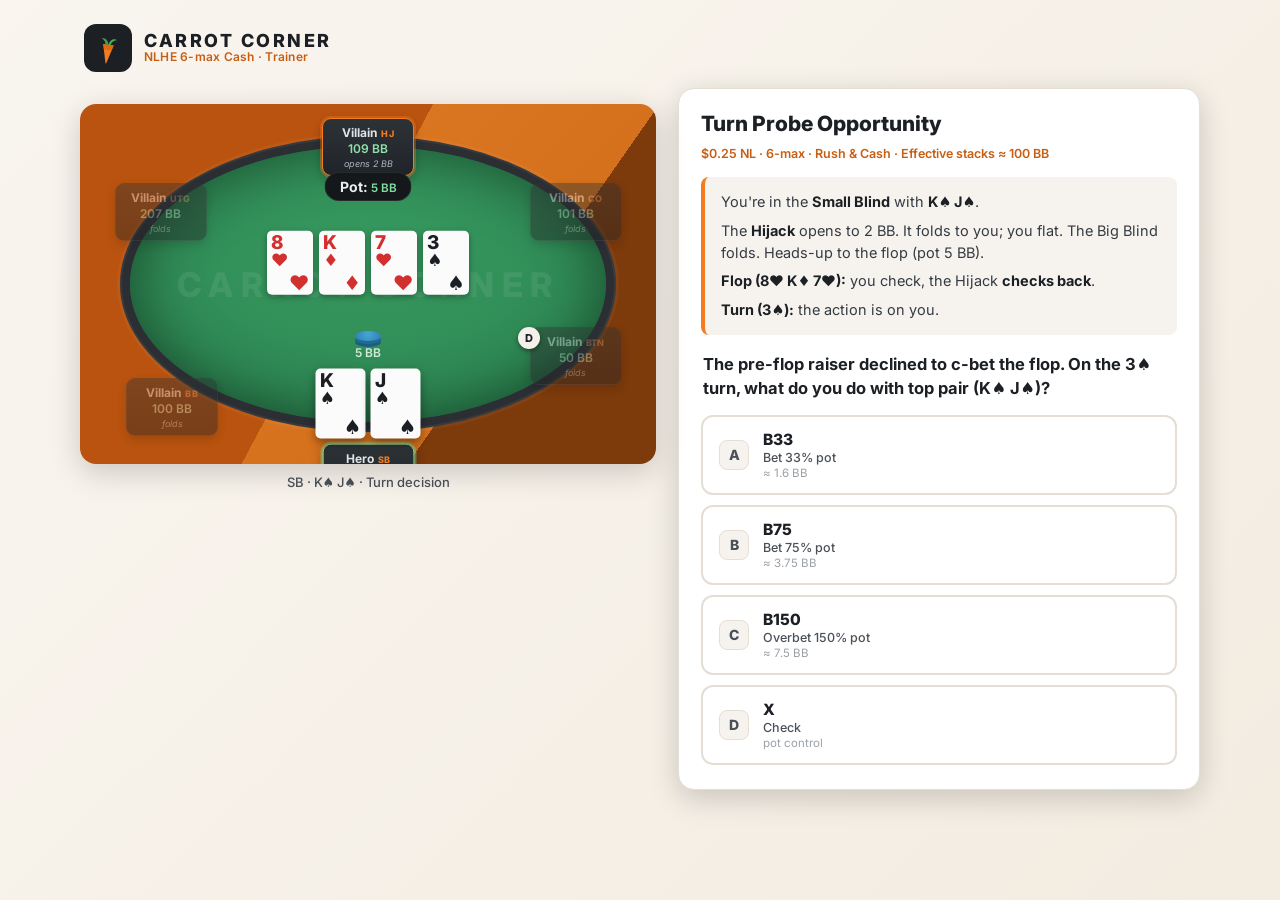
==== index.html @ e5fefd4a "Initial commit: Carrot Corner Trainer POC Data-driven NLHE 6-max MCQ poker trainer for carrotcorner." ====
<!DOCTYPE html>
<html lang="en">
<head>
  <meta charset="UTF-8" />
  <meta name="viewport" content="width=device-width, initial-scale=1.0" />
  <title>Carrot Corner Trainer</title>
  <link rel="preconnect" href="https://fonts.googleapis.com" />
  <link rel="preconnect" href="https://fonts.gstatic.com" crossorigin />
  <link href="https://fonts.googleapis.com/css2?family=Inter:wght@400;500;600;700;800&display=swap" rel="stylesheet" />
  <link rel="stylesheet" href="styles.css" />
</head>
<body>
  <div class="app">
    <header class="brand">
      <div class="brand__logo" aria-hidden="true">
        <!-- simple carrot mark -->
        <svg viewBox="0 0 64 64" width="34" height="34">
          <g transform="rotate(8 32 32)">
            <path d="M22 26 L42 26 L33 60 Q32 63 31 60 Z" fill="#F47C20"/>
            <path d="M22 26 L42 26 L39 36 L25 36 Z" fill="#E2680F"/>
            <path d="M32 26 C30 16 22 14 18 16 C24 18 26 22 26 26 Z" fill="#3FA34D"/>
            <path d="M32 26 C34 14 42 12 47 15 C40 16 37 21 36 26 Z" fill="#4CAF50"/>
          </g>
        </svg>
      </div>
      <div class="brand__text">
        <span class="brand__name">CARROT CORNER</span>
        <span class="brand__tag">NLHE 6-max Cash · Trainer</span>
      </div>
    </header>

    <main class="layout">
      <!-- The visual "spot" -->
      <section class="spot" aria-label="Poker spot">
        <div class="table" id="table"></div>
        <div class="spot__caption" id="caption"></div>
      </section>

      <!-- The quiz -->
      <section class="quiz">
        <div class="quiz__head">
          <h1 class="quiz__title" id="title"></h1>
          <p class="quiz__stakes" id="stakes"></p>
        </div>

        <div class="action" id="description"></div>

        <p class="question" id="question"></p>

        <div class="options" id="options"></div>

        <div class="legend" id="legend" hidden>
          <span class="legend__item"><i class="dot s-best"></i>Best</span>
          <span class="legend__item"><i class="dot s-good"></i>Good</span>
          <span class="legend__item"><i class="dot s-okay"></i>OK</span>
          <span class="legend__item"><i class="dot s-mistake"></i>Mistake</span>
          <span class="legend__item"><i class="dot s-horrible"></i>Blunder</span>
          <span class="legend__item"><i class="gto-chip">GTO&nbsp;✅</i>In theory</span>
        </div>

        <div class="feedback" id="feedback" hidden>
          <div class="feedback__author">
            <span class="feedback__avatar">PC</span>
            <span class="feedback__name" id="author"></span>
            <span class="feedback__role">Coach feedback</span>
          </div>
          <p class="feedback__text" id="feedbackText"></p>
          <button class="btn-reset" id="reset">Try again</button>
        </div>
      </section>
    </main>
  </div>

  <script src="spots.js"></script>
  <script src="app.js"></script>
</body>
</html>
---- styles.css ----
/* ============================================================================
 * Carrot Corner Trainer — styles
 * ==========================================================================*/

:root {
  --carrot:       #F47C20;
  --carrot-dark:  #C75E12;
  --carrot-deep:  #8f3f0c;

  --felt:         #2f8a55;
  --felt-dark:    #1c5e3a;
  --rail:         #3a3f44;
  --rail-light:   #565c63;

  --ink:          #1c2025;
  --ink-soft:     #4a5159;
  --paper:        #ffffff;
  --paper-2:      #f6f3ee;
  --line:         #e4ded4;

  --card-red:     #d22f2f;
  --card-dark:    #1b1f24;

  /* answer scoring */
  --s-best:       #157f33;
  --s-good:       #5cb85c;
  --s-okay:       #e7b008;
  --s-mistake:    #e8771e;
  --s-horrible:   #cc2b2b;

  --shadow:       0 8px 30px rgba(0,0,0,.18);
  --radius:       16px;
}

* { box-sizing: border-box; }

html, body {
  margin: 0;
  padding: 0;
  font-family: "Inter", system-ui, -apple-system, Segoe UI, Roboto, sans-serif;
  color: var(--ink);
  background:
    linear-gradient(135deg, #f9f5ef 0%, #f3ece1 100%);
  min-height: 100vh;
}

.app {
  max-width: 1160px;
  margin: 0 auto;
  padding: 18px 20px 48px;
}

/* ---- Brand header -------------------------------------------------------- */
.brand {
  display: flex;
  align-items: center;
  gap: 12px;
  padding: 6px 4px 16px;
}
.brand__logo {
  display: grid;
  place-items: center;
  width: 48px; height: 48px;
  background: var(--ink);
  border-radius: 12px;
}
.brand__text { display: flex; flex-direction: column; line-height: 1.05; }
.brand__name {
  font-weight: 800; letter-spacing: .14em; font-size: 18px; color: var(--ink);
}
.brand__tag { font-size: 12px; color: var(--carrot-dark); font-weight: 600; letter-spacing: .02em; }

/* ---- Layout -------------------------------------------------------------- */
.layout {
  display: grid;
  grid-template-columns: minmax(0, 1.05fr) minmax(0, 0.95fr);
  gap: 22px;
  align-items: start;
}
@media (max-width: 920px) {
  .layout { grid-template-columns: 1fr; }
}
@media (min-width: 921px) {
  .spot { position: sticky; top: 16px; }
}

/* ============================================================================
 * The poker table (CSS recreation of the Carrot Corner felt)
 * ==========================================================================*/
.spot { position: relative; }

.table {
  position: relative;
  aspect-ratio: 16 / 10;
  border-radius: var(--radius);
  overflow: hidden;
  box-shadow: var(--shadow);
  /* angular orange background panels */
  background:
    linear-gradient(118deg, #b9530f 0%, #b9530f 46%, transparent 46%),
    linear-gradient(305deg, #7d3a0b 0%, #7d3a0b 30%, transparent 30%),
    linear-gradient(135deg, #e07c25 0%, #cf6a18 100%);
}

/* felt oval */
.felt {
  position: absolute;
  inset: 9% 7%;
  border-radius: 50% / 50%;
  background:
    radial-gradient(120% 120% at 50% 38%, #379a5f 0%, var(--felt) 42%, var(--felt-dark) 100%);
  border: 10px solid #2b2f33;
  box-shadow:
    inset 0 0 60px rgba(0,0,0,.45),
    0 0 0 3px rgba(255,255,255,.04);
}
.felt::after { /* subtle rail highlight */
  content: "";
  position: absolute; inset: -10px;
  border-radius: inherit;
  border: 2px solid rgba(255,255,255,.06);
  pointer-events: none;
}

/* watermark */
.felt__mark {
  position: absolute; inset: 0;
  display: grid; place-items: center;
  font-weight: 800; letter-spacing: .22em;
  font-size: clamp(18px, 3.2vw, 34px);
  color: rgba(255,255,255,.08);
  user-select: none;
}

/* board + pot */
.board {
  position: absolute;
  left: 50%; top: 44%;
  transform: translate(-50%, -50%);
  display: flex; gap: 6px;
  z-index: 2;
}
.pot {
  position: absolute;
  left: 50%; top: 19%;
  transform: translateX(-50%);
  background: #15181b;
  color: #e9eef0;
  font-weight: 700; font-size: clamp(10px, 1.4vw, 14px);
  padding: 5px 14px;
  border-radius: 999px;
  border: 1px solid rgba(255,255,255,.08);
  z-index: 3;
}
.pot small { color: #7fe0a0; font-weight: 600; }

.potchips {
  position: absolute;
  left: 50%; top: 63%;
  transform: translateX(-50%);
  text-align: center;
  color: #cfe9d8;
  font-size: clamp(9px, 1.2vw, 12px);
  font-weight: 600;
  z-index: 2;
}
.potchips::before {
  content: "";
  display: block;
  width: 26px; height: 10px;
  margin: 0 auto 4px;
  border-radius: 50%;
  background: radial-gradient(circle at 50% 30%, #46a6d6, #2b7fb0);
  box-shadow: 0 3px 0 #226a95, 0 6px 0 #1d5c82;
}

/* playing cards */
.card {
  width: clamp(26px, 4.6vw, 46px);
  aspect-ratio: 5 / 7;
  background: #fbfbfb;
  border-radius: 5px;
  box-shadow: 0 2px 6px rgba(0,0,0,.35);
  display: flex; flex-direction: column;
  padding: 3px 4px;
  font-weight: 800;
  line-height: .95;
  position: relative;
}
.card .r { font-size: clamp(11px, 1.9vw, 19px); }
.card .s { font-size: clamp(10px, 1.7vw, 17px); align-self: flex-start; }
.card.red  { color: var(--card-red); }
.card.dark { color: var(--card-dark); }
.card .pip {
  position: absolute; right: 4px; bottom: 2px;
  font-size: clamp(11px, 2vw, 20px);
}

/* hero hole cards sit a touch larger + raised */
.holecards { display: flex; gap: 5px; }
.holecards .card {
  width: clamp(30px, 5.2vw, 50px);
  box-shadow: 0 4px 10px rgba(0,0,0,.4);
}

/* seats */
.seat {
  position: absolute;
  z-index: 2;
  display: flex; flex-direction: column; align-items: center; gap: 5px;
  transform: translate(-50%, -50%);
}
.seat__pod {
  min-width: 92px;
  background: linear-gradient(#2d3237, #20242a);
  border: 1px solid rgba(255,255,255,.08);
  border-radius: 9px;
  padding: 6px 10px;
  text-align: center;
  color: #e7eb0;
  box-shadow: 0 4px 10px rgba(0,0,0,.3);
}
.seat__name {
  font-size: clamp(9px, 1.25vw, 12px);
  font-weight: 700; color: #dfe4e8;
  white-space: nowrap;
}
.seat__pos {
  display: inline-block;
  font-size: 9px; font-weight: 800; letter-spacing: .05em;
  color: var(--carrot); margin-left: 4px;
}
.seat__stack {
  font-size: clamp(9px, 1.2vw, 12px);
  font-weight: 600; color: #8fe0aa;
  margin-top: 1px;
}
.seat__note {
  font-size: 9px; color: #aeb6bd; margin-top: 2px;
  font-style: italic;
}
.seat.folded .seat__pod { opacity: .42; filter: saturate(.4); }
.seat.live .seat__pod {
  border-color: var(--carrot);
  box-shadow: 0 0 0 2px rgba(244,124,32,.35), 0 4px 10px rgba(0,0,0,.3);
}
.seat.hero .seat__pod {
  border-color: #6fe2a0;
  box-shadow: 0 0 0 2px rgba(111,226,160,.4), 0 4px 12px rgba(0,0,0,.35);
}

/* dealer button */
.dealer {
  position: absolute;
  width: 22px; height: 22px;
  border-radius: 50%;
  background: #f4f1ea; color: #20242a;
  font-size: 11px; font-weight: 800;
  display: grid; place-items: center;
  box-shadow: 0 2px 5px rgba(0,0,0,.4);
  z-index: 3;
}

/* seat anchor positions (percent of table) */
.seat.hero        { left: 50%;  top: 92%; }
.seat.bottomLeft  { left: 16%;  top: 84%; }
.seat.topLeft     { left: 14%;  top: 30%; }
.seat.topCenter   { left: 50%;  top: 12%; }
.seat.topRight    { left: 86%;  top: 30%; }
.seat.bottomRight { left: 86%;  top: 70%; }

.spot__caption {
  margin-top: 10px;
  font-size: 13px; color: var(--ink-soft); font-weight: 500;
  text-align: center;
}

/* ============================================================================
 * Quiz panel
 * ==========================================================================*/
.quiz {
  background: var(--paper);
  border: 1px solid var(--line);
  border-radius: var(--radius);
  box-shadow: var(--shadow);
  padding: 22px 22px 24px;
}
.quiz__head { display: flex; align-items: baseline; justify-content: space-between; gap: 10px; flex-wrap: wrap; }
.quiz__title { margin: 0; font-size: 21px; font-weight: 800; color: var(--ink); }
.quiz__stakes { margin: 0; font-size: 12.5px; font-weight: 600; color: var(--carrot-dark); }

.action {
  margin: 16px 0 4px;
  padding: 14px 16px;
  background: var(--paper-2);
  border-left: 4px solid var(--carrot);
  border-radius: 8px;
}
.action p { margin: 0 0 7px; font-size: 14.5px; line-height: 1.5; color: #353b42; }
.action p:last-child { margin-bottom: 0; }
.action b { color: var(--ink); }

.question {
  margin: 18px 2px 14px;
  font-size: 16.5px; font-weight: 700; line-height: 1.45; color: var(--ink);
}

/* options */
.options { display: grid; gap: 10px; }
.option {
  position: relative;
  display: flex; align-items: center; gap: 14px;
  width: 100%;
  text-align: left;
  background: #fff;
  border: 2px solid var(--line);
  border-radius: 12px;
  padding: 13px 16px;
  cursor: pointer;
  font: inherit;
  transition: border-color .12s, background .12s, transform .06s;
}
.option:hover:not(:disabled) { border-color: var(--carrot); transform: translateY(-1px); }
.option:disabled { cursor: default; }

.option__key {
  flex: 0 0 auto;
  width: 30px; height: 30px;
  display: grid; place-items: center;
  border-radius: 8px;
  background: var(--paper-2);
  border: 1px solid var(--line);
  font-weight: 800; font-size: 14px; color: var(--ink-soft);
}
.option__body { display: flex; flex-direction: column; gap: 1px; }
.option__code { font-weight: 800; font-size: 15.5px; color: var(--ink); }
.option__label { font-size: 12.5px; color: var(--ink-soft); font-weight: 500; }
.option__sub { font-size: 11.5px; color: #9aa1a8; }

/* GTO badge */
.option__gto {
  position: absolute;
  top: -11px; right: 12px;
  background: #0f7a31; color: #fff;
  font-size: 10.5px; font-weight: 800; letter-spacing: .03em;
  padding: 2px 8px; border-radius: 999px;
  box-shadow: 0 2px 6px rgba(0,0,0,.2);
  opacity: 0; transform: translateY(4px);
  transition: opacity .2s ease, transform .2s ease;
}
.answered .option__gto.show { opacity: 1; transform: translateY(0); }

/* selected marker */
.option__pick {
  margin-left: auto;
  font-size: 11px; font-weight: 800; letter-spacing: .04em;
  color: var(--ink); opacity: 0;
  border: 1px solid currentColor; border-radius: 6px; padding: 2px 7px;
}
.option.picked .option__pick { opacity: .9; }

/* scored colours (applied after answering) */
.answered .option { cursor: default; }
.option.score-best     { background: #e7f6ec; border-color: var(--s-best);     }
.option.score-good     { background: #eefaee; border-color: var(--s-good);     }
.option.score-okay     { background: #fdf6dd; border-color: var(--s-okay);     }
.option.score-mistake  { background: #fdeede; border-color: var(--s-mistake);  }
.option.score-horrible { background: #fbe6e6; border-color: var(--s-horrible); }

.option.score-best     .option__key { background: var(--s-best);     color:#fff; border-color: var(--s-best); }
.option.score-good     .option__key { background: var(--s-good);     color:#fff; border-color: var(--s-good); }
.option.score-okay     .option__key { background: var(--s-okay);     color:#3a2f00; border-color: var(--s-okay); }
.option.score-mistake  .option__key { background: var(--s-mistake);  color:#fff; border-color: var(--s-mistake); }
.option.score-horrible .option__key { background: var(--s-horrible); color:#fff; border-color: var(--s-horrible); }

/* legend */
.legend {
  display: flex; flex-wrap: wrap; gap: 12px 16px;
  margin: 16px 2px 4px;
  font-size: 12px; color: var(--ink-soft);
}
.legend__item { display: inline-flex; align-items: center; gap: 6px; }
.dot { width: 12px; height: 12px; border-radius: 50%; display: inline-block; }
.dot.s-best { background: var(--s-best); }
.dot.s-good { background: var(--s-good); }
.dot.s-okay { background: var(--s-okay); }
.dot.s-mistake { background: var(--s-mistake); }
.dot.s-horrible { background: var(--s-horrible); }
.gto-chip {
  background: #0f7a31; color:#fff; font-weight:800; font-size:10px;
  padding: 1px 6px; border-radius: 999px; font-style: normal;
}

/* feedback */
.feedback {
  margin-top: 18px;
  padding: 16px 18px;
  background: linear-gradient(#fff8f1, #fdf2e7);
  border: 1px solid #f4d9bd;
  border-radius: 12px;
}
.feedback__author { display: flex; align-items: center; gap: 9px; margin-bottom: 9px; }
.feedback__avatar {
  width: 30px; height: 30px; border-radius: 50%;
  background: var(--carrot); color:#fff;
  display: grid; place-items: center; font-weight: 800; font-size: 12px;
}
.feedback__name { font-weight: 800; font-size: 14.5px; color: var(--ink); }
.feedback__role { font-size: 11px; color: var(--carrot-dark); font-weight: 600; letter-spacing:.03em; text-transform: uppercase; }
.feedback__text { margin: 0; font-size: 14.5px; line-height: 1.6; color: #3a4047; }

.btn-reset {
  margin-top: 14px;
  background: var(--ink); color: #fff;
  border: none; border-radius: 9px;
  padding: 9px 18px; font: inherit; font-weight: 700; font-size: 13px;
  cursor: pointer;
}
.btn-reset:hover { background: #2b3036; }

[hidden] { display: none !important; }
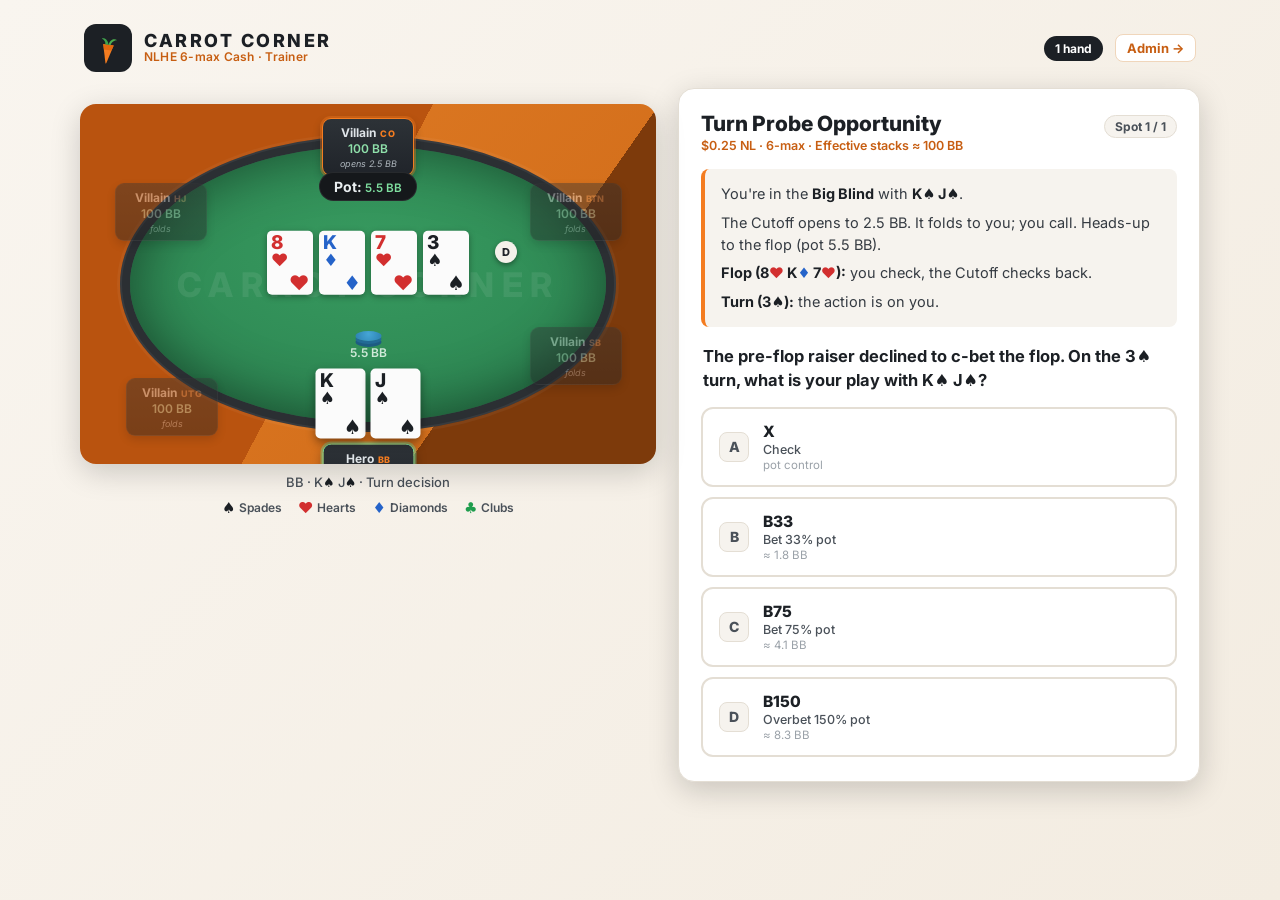
==== commit a5c32a95: "Add coach admin tool, multi-spot deck, and four-colour deck - New admin.html/admin.js: generate a pr" ====
--- a/index.html
+++ b/index.html
@@ -13,7 +13,6 @@
   <div class="app">
     <header class="brand">
       <div class="brand__logo" aria-hidden="true">
-        <!-- simple carrot mark -->
         <svg viewBox="0 0 64 64" width="34" height="34">
           <g transform="rotate(8 32 32)">
             <path d="M22 26 L42 26 L33 60 Q32 63 31 60 Z" fill="#F47C20"/>
@@ -27,21 +26,38 @@
         <span class="brand__name">CARROT CORNER</span>
         <span class="brand__tag">NLHE 6-max Cash · Trainer</span>
       </div>
+      <div class="brand__right">
+        <span class="deck-count" id="deckCount" title="Hands in this deck">0 hands</span>
+        <a class="admin-link" href="admin.html">Admin →</a>
+      </div>
     </header>
 
-    <main class="layout">
+    <!-- Empty-deck state -->
+    <div class="empty" id="empty" hidden>
+      <h2>No hands yet</h2>
+      <p>Head to the <a href="admin.html">Admin page</a> to generate and grade your first spot.</p>
+    </div>
+
+    <main class="layout" id="layout">
       <!-- The visual "spot" -->
       <section class="spot" aria-label="Poker spot">
         <div class="table" id="table"></div>
         <div class="spot__caption" id="caption"></div>
+        <div class="suitkey" aria-label="Four-colour deck key">
+          <span><i class="suit-s">♠</i> Spades</span>
+          <span><i class="suit-h">♥</i> Hearts</span>
+          <span><i class="suit-d">♦</i> Diamonds</span>
+          <span><i class="suit-c">♣</i> Clubs</span>
+        </div>
       </section>
 
       <!-- The quiz -->
       <section class="quiz">
         <div class="quiz__head">
           <h1 class="quiz__title" id="title"></h1>
-          <p class="quiz__stakes" id="stakes"></p>
+          <span class="quiz__progress" id="progress"></span>
         </div>
+        <p class="quiz__stakes" id="stakes"></p>
 
         <div class="action" id="description"></div>
 
@@ -65,13 +81,16 @@
             <span class="feedback__role">Coach feedback</span>
           </div>
           <p class="feedback__text" id="feedbackText"></p>
-          <button class="btn-reset" id="reset">Try again</button>
+          <div class="feedback__actions">
+            <button class="btn-ghost" id="retry">Try again</button>
+            <button class="btn-primary" id="next">Next hand →</button>
+          </div>
         </div>
       </section>
     </main>
   </div>
 
-  <script src="spots.js"></script>
+  <script src="table.js"></script>
   <script src="app.js"></script>
 </body>
 </html>
--- a/styles.css
+++ b/styles.css
@@ -20,6 +20,12 @@
 
   --card-red:     #d22f2f;
   --card-dark:    #1b1f24;
+
+  /* four-colour deck */
+  --suit-s:       #1b1f24;  /* spades  — black */
+  --suit-h:       #d22f2f;  /* hearts  — red   */
+  --suit-d:       #2563c9;  /* diamonds— blue  */
+  --suit-c:       #1f9d4d;  /* clubs   — green */
 
   /* answer scoring */
   --s-best:       #157f33;
@@ -189,8 +195,12 @@
 }
 .card .r { font-size: clamp(11px, 1.9vw, 19px); }
 .card .s { font-size: clamp(10px, 1.7vw, 17px); align-self: flex-start; }
-.card.red  { color: var(--card-red); }
-.card.dark { color: var(--card-dark); }
+
+/* Four-colour deck: ♠ black · ♥ red · ♦ blue · ♣ green */
+.suit-s, .card.suit-s { color: var(--suit-s); }
+.suit-h, .card.suit-h { color: var(--suit-h); }
+.suit-d, .card.suit-d { color: var(--suit-d); }
+.suit-c, .card.suit-c { color: var(--suit-c); }
 .card .pip {
   position: absolute; right: 4px; bottom: 2px;
   font-size: clamp(11px, 2vw, 20px);
@@ -419,3 +429,138 @@
 .btn-reset:hover { background: #2b3036; }
 
 [hidden] { display: none !important; }
+
+/* ============================================================================
+ * Additions: header-right, suits key, navigation, empty state, admin
+ * ==========================================================================*/
+
+/* header right side */
+.brand__right { margin-left: auto; display: flex; align-items: center; gap: 12px; }
+.deck-count {
+  background: var(--ink); color: #fff;
+  font-size: 12px; font-weight: 700;
+  padding: 5px 11px; border-radius: 999px;
+}
+.admin-link {
+  font-size: 13px; font-weight: 700; color: var(--carrot-dark);
+  text-decoration: none; border: 1px solid #f0d6bb; border-radius: 8px;
+  padding: 5px 11px; background: #fff;
+}
+.admin-link:hover { background: var(--paper-2); }
+
+/* four-colour deck key */
+.suitkey {
+  display: flex; flex-wrap: wrap; justify-content: center; gap: 6px 16px;
+  margin-top: 8px; font-size: 12px; font-weight: 600; color: var(--ink-soft);
+}
+.suitkey span { display: inline-flex; align-items: center; gap: 4px; }
+.suitkey i { font-style: normal; font-size: 15px; font-weight: 800; }
+
+/* progress chip + stakes line */
+.quiz__progress {
+  font-size: 12px; font-weight: 700; color: var(--ink-soft);
+  background: var(--paper-2); border: 1px solid var(--line);
+  padding: 3px 10px; border-radius: 999px; white-space: nowrap;
+}
+
+/* feedback action buttons */
+.feedback__actions { display: flex; gap: 10px; margin-top: 14px; }
+.btn-primary {
+  background: var(--carrot); color: #fff; border: none; border-radius: 9px;
+  padding: 9px 18px; font: inherit; font-weight: 700; font-size: 13px; cursor: pointer;
+}
+.btn-primary:hover { background: var(--carrot-dark); }
+.btn-ghost {
+  background: #fff; color: var(--ink); border: 1.5px solid var(--line);
+  border-radius: 9px; padding: 9px 16px; font: inherit; font-weight: 700; font-size: 13px; cursor: pointer;
+}
+.btn-ghost:hover { border-color: var(--carrot); }
+
+/* empty state */
+.empty {
+  background: var(--paper); border: 1px dashed var(--line);
+  border-radius: var(--radius); padding: 40px 24px; text-align: center;
+  box-shadow: var(--shadow);
+}
+.empty h2 { margin: 0 0 6px; color: var(--ink); }
+.empty a { color: var(--carrot-dark); font-weight: 700; }
+
+/* ---- ADMIN --------------------------------------------------------------- */
+.admin {
+  display: grid; grid-template-columns: 1fr 1fr; gap: 20px; align-items: start;
+}
+@media (max-width: 920px) { .admin { grid-template-columns: 1fr; } }
+
+.panel {
+  background: var(--paper); border: 1px solid var(--line);
+  border-radius: var(--radius); box-shadow: var(--shadow); padding: 18px 20px;
+}
+.panel__title {
+  margin: 0 0 12px; font-size: 13px; font-weight: 800; letter-spacing: .06em;
+  text-transform: uppercase; color: var(--carrot-dark);
+}
+.panel + .panel { /* spacing handled by grid gap */ }
+
+.scenario-card {
+  border: 2px solid var(--line); border-radius: 12px; padding: 12px 14px; margin-bottom: 18px;
+}
+.scenario-card.selected { border-color: var(--carrot); background: #fff8f1; }
+.scenario-card__name { font-weight: 800; font-size: 15px; color: var(--ink); margin-bottom: 4px; }
+.scenario-card__rules { font-size: 12.5px; color: var(--ink-soft); line-height: 1.45; }
+
+.params { display: flex; align-items: end; gap: 12px; flex-wrap: wrap; }
+.field { display: flex; flex-direction: column; gap: 5px; font-size: 12.5px; font-weight: 600; color: var(--ink-soft); }
+.field select, .field textarea {
+  font: inherit; font-weight: 500; color: var(--ink);
+  border: 1.5px solid var(--line); border-radius: 9px; padding: 9px 11px; background: #fff;
+}
+.field select { min-width: 160px; }
+.field textarea { resize: vertical; width: 100%; }
+
+.table--sm { max-width: 460px; margin: 6px auto 0; }
+.preview { margin-top: 16px; }
+.preview__meta {
+  margin: 10px 0 12px; font-size: 12.5px; color: var(--ink-soft);
+  text-align: center; line-height: 1.5;
+}
+.preview__actions { display: flex; gap: 10px; justify-content: center; flex-wrap: wrap; }
+
+.grade-empty, .decklist__empty {
+  color: var(--ink-soft); font-size: 13.5px; padding: 16px;
+  background: var(--paper-2); border-radius: 10px; text-align: center;
+}
+.grade__hint { font-size: 13px; color: var(--ink-soft); line-height: 1.5; margin: 0 0 14px; }
+.grade__rows { display: grid; gap: 8px; margin-bottom: 16px; }
+.grade-row {
+  display: grid; grid-template-columns: 1fr auto auto 16px; align-items: center; gap: 10px;
+  border: 1.5px solid var(--line); border-radius: 10px; padding: 8px 12px;
+}
+.grade-row__code { display: flex; flex-direction: column; }
+.grade-row__code b { font-size: 14px; color: var(--ink); }
+.grade-row__code small { font-size: 11px; color: #9aa1a8; }
+.grade-row__sel { font: inherit; font-size: 12.5px; border: 1.5px solid var(--line); border-radius: 8px; padding: 6px 8px; }
+.grade-row__gto { font-size: 11.5px; font-weight: 700; color: var(--ink-soft); display: inline-flex; align-items: center; gap: 4px; cursor: pointer; }
+.grade-row__swatch { width: 14px; height: 14px; border-radius: 50%; background: var(--line); }
+.grade-row__swatch.score-best     { background: var(--s-best); }
+.grade-row__swatch.score-good     { background: var(--s-good); }
+.grade-row__swatch.score-okay     { background: var(--s-okay); }
+.grade-row__swatch.score-mistake  { background: var(--s-mistake); }
+.grade-row__swatch.score-horrible { background: var(--s-horrible); }
+
+.grade__save { display: flex; align-items: center; gap: 14px; margin-top: 14px; }
+.grade__error { color: var(--s-horrible); font-size: 12.5px; font-weight: 700; }
+
+.deckpanel { margin-top: 20px; }
+.deckpanel__head { display: flex; align-items: center; justify-content: space-between; gap: 12px; flex-wrap: wrap; }
+.deckpanel__actions { display: flex; gap: 10px; flex-wrap: wrap; }
+.deckpanel__note { font-size: 12.5px; color: var(--ink-soft); line-height: 1.5; margin: 8px 0 14px; }
+.decklist { list-style: none; margin: 0; padding: 0; display: grid; gap: 7px; }
+.decklist__item {
+  display: grid; grid-template-columns: 28px 1fr auto 28px; align-items: center; gap: 10px;
+  border: 1px solid var(--line); border-radius: 9px; padding: 8px 12px; font-size: 13px;
+}
+.decklist__n { font-weight: 800; color: var(--ink-soft); }
+.decklist__hand { font-weight: 600; color: var(--ink); }
+.decklist__best { font-size: 11.5px; color: var(--s-best); font-weight: 700; }
+.decklist__del { background: none; border: none; color: #b9b2a8; font-size: 14px; cursor: pointer; }
+.decklist__del:hover { color: var(--s-horrible); }
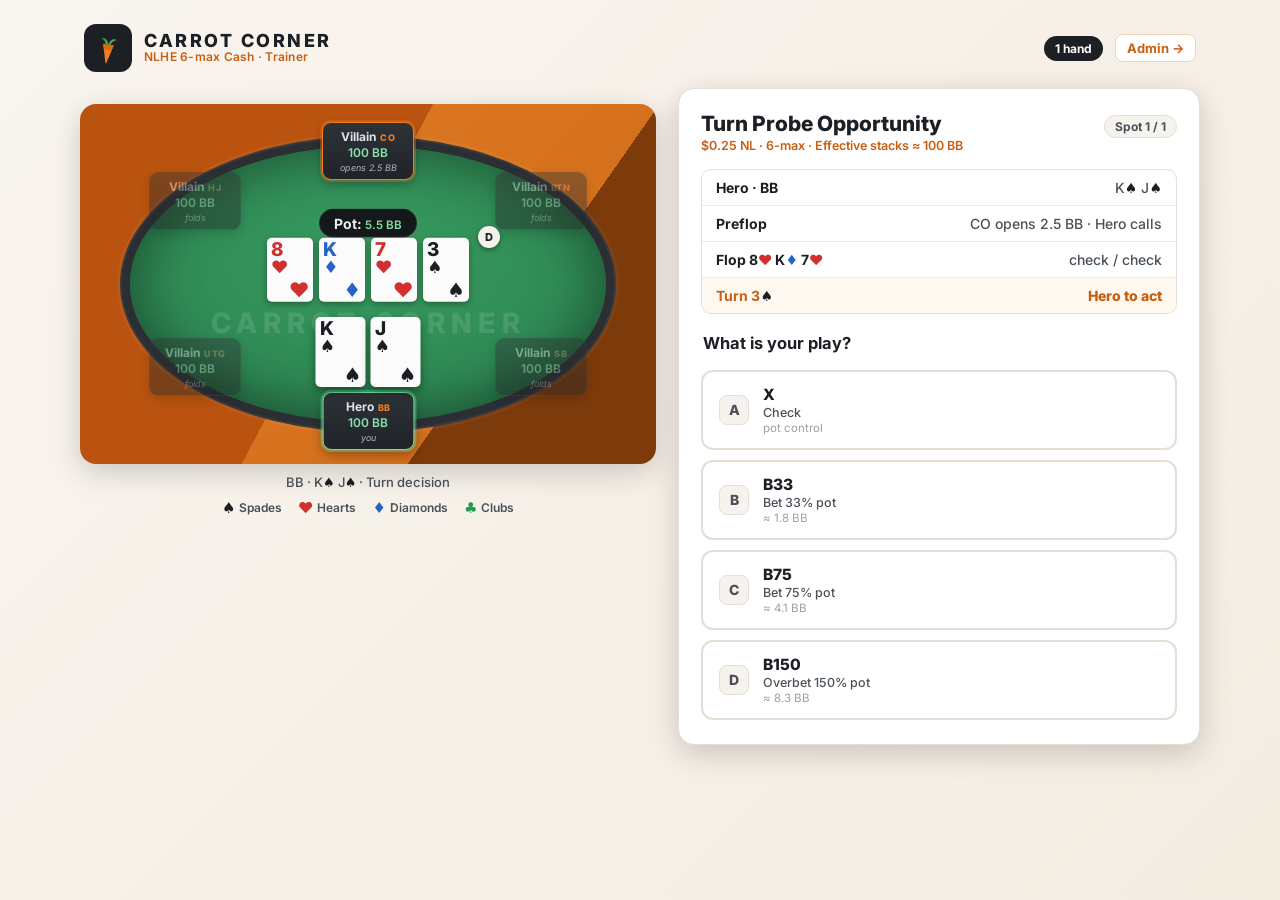
==== commit b9833fc4: "Refine table layout, add hand-history shorthand, drop token publishing Visual table: - Move CARROT C" ====
--- a/index.html
+++ b/index.html
@@ -59,7 +59,7 @@
         </div>
         <p class="quiz__stakes" id="stakes"></p>
 
-        <div class="action" id="description"></div>
+        <div class="streets" id="action"></div>
 
         <p class="question" id="question"></p>
 
--- a/styles.css
+++ b/styles.css
@@ -128,28 +128,28 @@
   pointer-events: none;
 }
 
-/* watermark */
+/* watermark — sits below the board so it stays readable */
 .felt__mark {
-  position: absolute; inset: 0;
-  display: grid; place-items: center;
+  position: absolute; left: 0; right: 0; top: 58%;
+  text-align: center;
   font-weight: 800; letter-spacing: .22em;
-  font-size: clamp(18px, 3.2vw, 34px);
-  color: rgba(255,255,255,.08);
-  user-select: none;
+  font-size: clamp(15px, 2.6vw, 28px);
+  color: rgba(255,255,255,.12);
+  user-select: none; pointer-events: none;
 }
 
 /* board + pot */
 .board {
   position: absolute;
-  left: 50%; top: 44%;
+  left: 50%; top: 46%;
   transform: translate(-50%, -50%);
   display: flex; gap: 6px;
   z-index: 2;
 }
 .pot {
   position: absolute;
-  left: 50%; top: 19%;
-  transform: translateX(-50%);
+  left: 50%; top: 33%;
+  transform: translate(-50%, -50%);
   background: #15181b;
   color: #e9eef0;
   font-weight: 700; font-size: clamp(10px, 1.4vw, 14px);
@@ -159,26 +159,6 @@
   z-index: 3;
 }
 .pot small { color: #7fe0a0; font-weight: 600; }
-
-.potchips {
-  position: absolute;
-  left: 50%; top: 63%;
-  transform: translateX(-50%);
-  text-align: center;
-  color: #cfe9d8;
-  font-size: clamp(9px, 1.2vw, 12px);
-  font-weight: 600;
-  z-index: 2;
-}
-.potchips::before {
-  content: "";
-  display: block;
-  width: 26px; height: 10px;
-  margin: 0 auto 4px;
-  border-radius: 50%;
-  background: radial-gradient(circle at 50% 30%, #46a6d6, #2b7fb0);
-  box-shadow: 0 3px 0 #226a95, 0 6px 0 #1d5c82;
-}
 
 /* playing cards */
 .card {
@@ -271,13 +251,14 @@
   z-index: 3;
 }
 
-/* seat anchor positions (percent of table) */
-.seat.hero        { left: 50%;  top: 92%; }
-.seat.bottomLeft  { left: 16%;  top: 84%; }
-.seat.topLeft     { left: 14%;  top: 30%; }
-.seat.topCenter   { left: 50%;  top: 12%; }
-.seat.topRight    { left: 86%;  top: 30%; }
-.seat.bottomRight { left: 86%;  top: 70%; }
+/* seat anchor positions — symmetric ring around the oval */
+.seat.topCenter   { left: 50%; top: 13%; }
+.seat.topLeft     { left: 20%; top: 27%; }
+.seat.topRight    { left: 80%; top: 27%; }
+.seat.bottomLeft  { left: 20%; top: 73%; }
+.seat.bottomRight { left: 80%; top: 73%; }
+/* hero is anchored to the bottom edge so the hole cards are never clipped */
+.seat.hero { left: 50%; top: auto; bottom: 4%; transform: translate(-50%, 0); }
 
 .spot__caption {
   margin-top: 10px;
@@ -309,6 +290,25 @@
 .action p { margin: 0 0 7px; font-size: 14.5px; line-height: 1.5; color: #353b42; }
 .action p:last-child { margin-bottom: 0; }
 .action b { color: var(--ink); }
+
+/* compact hand-history shorthand */
+.streets {
+  margin: 16px 0 4px;
+  border: 1px solid var(--line);
+  border-radius: 10px;
+  overflow: hidden;
+}
+.street {
+  display: flex; align-items: baseline; justify-content: space-between; gap: 14px;
+  padding: 9px 14px; font-size: 14px;
+  border-bottom: 1px solid #f1ece3;
+}
+.street:last-child { border-bottom: none; }
+.street__label { font-weight: 700; color: var(--ink); white-space: nowrap; }
+.street__val { color: var(--ink-soft); font-weight: 500; text-align: right; }
+.street.active { background: #fff8f1; }
+.street.active .street__label { color: var(--carrot-dark); }
+.street.active .street__val { color: var(--carrot-dark); font-weight: 800; }
 
 .question {
   margin: 18px 2px 14px;
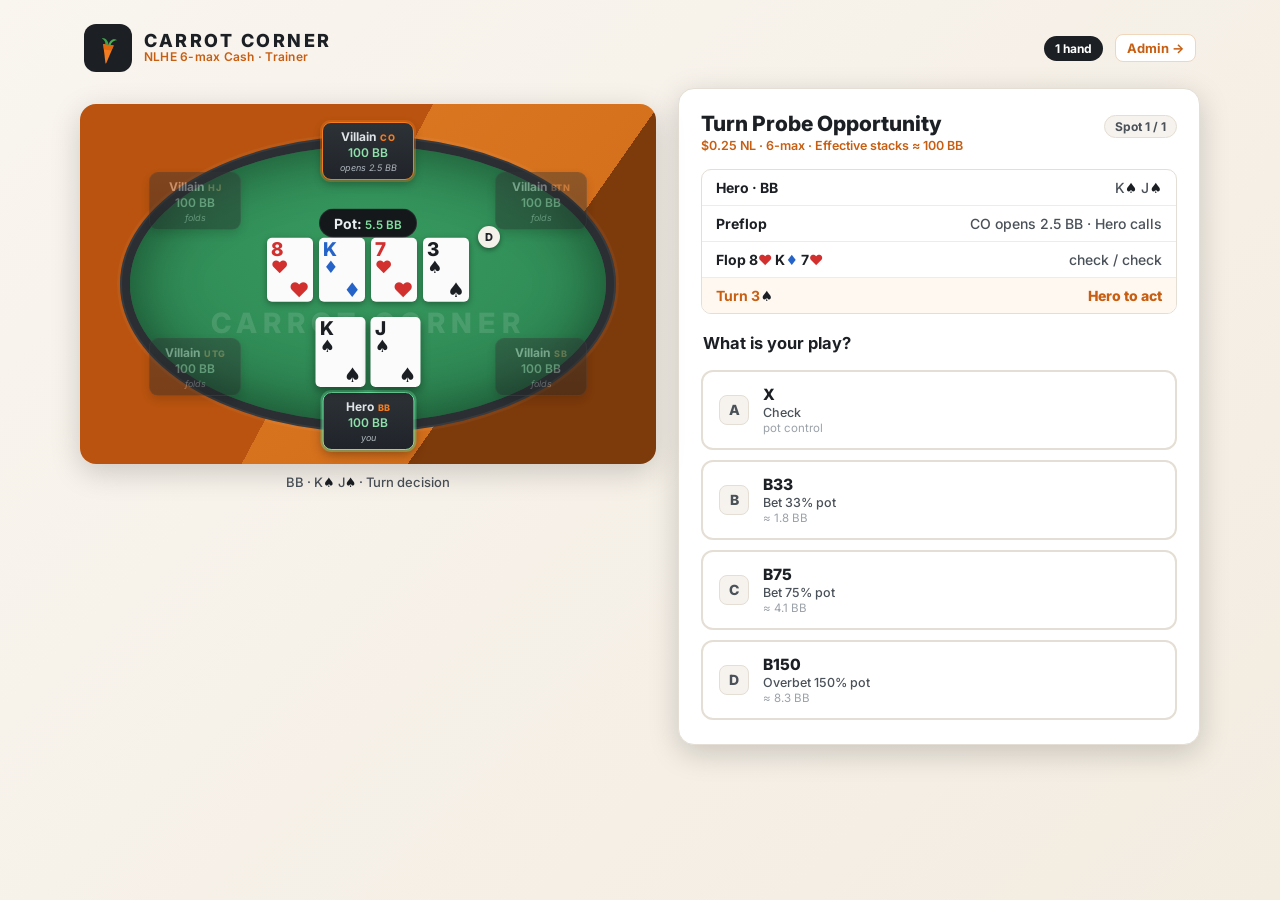
==== commit 463607c0: "Remove four-colour suits legend from the trainer Co-Authored-By: Claude Opus 4.8 <noreply@anthropic." ====
--- a/index.html
+++ b/index.html
@@ -43,12 +43,6 @@
       <section class="spot" aria-label="Poker spot">
         <div class="table" id="table"></div>
         <div class="spot__caption" id="caption"></div>
-        <div class="suitkey" aria-label="Four-colour deck key">
-          <span><i class="suit-s">♠</i> Spades</span>
-          <span><i class="suit-h">♥</i> Hearts</span>
-          <span><i class="suit-d">♦</i> Diamonds</span>
-          <span><i class="suit-c">♣</i> Clubs</span>
-        </div>
       </section>
 
       <!-- The quiz -->
--- a/styles.css
+++ b/styles.css
@@ -448,14 +448,6 @@
 }
 .admin-link:hover { background: var(--paper-2); }
 
-/* four-colour deck key */
-.suitkey {
-  display: flex; flex-wrap: wrap; justify-content: center; gap: 6px 16px;
-  margin-top: 8px; font-size: 12px; font-weight: 600; color: var(--ink-soft);
-}
-.suitkey span { display: inline-flex; align-items: center; gap: 4px; }
-.suitkey i { font-style: normal; font-size: 15px; font-weight: 800; }
-
 /* progress chip + stakes line */
 .quiz__progress {
   font-size: 12px; font-weight: 700; color: var(--ink-soft);
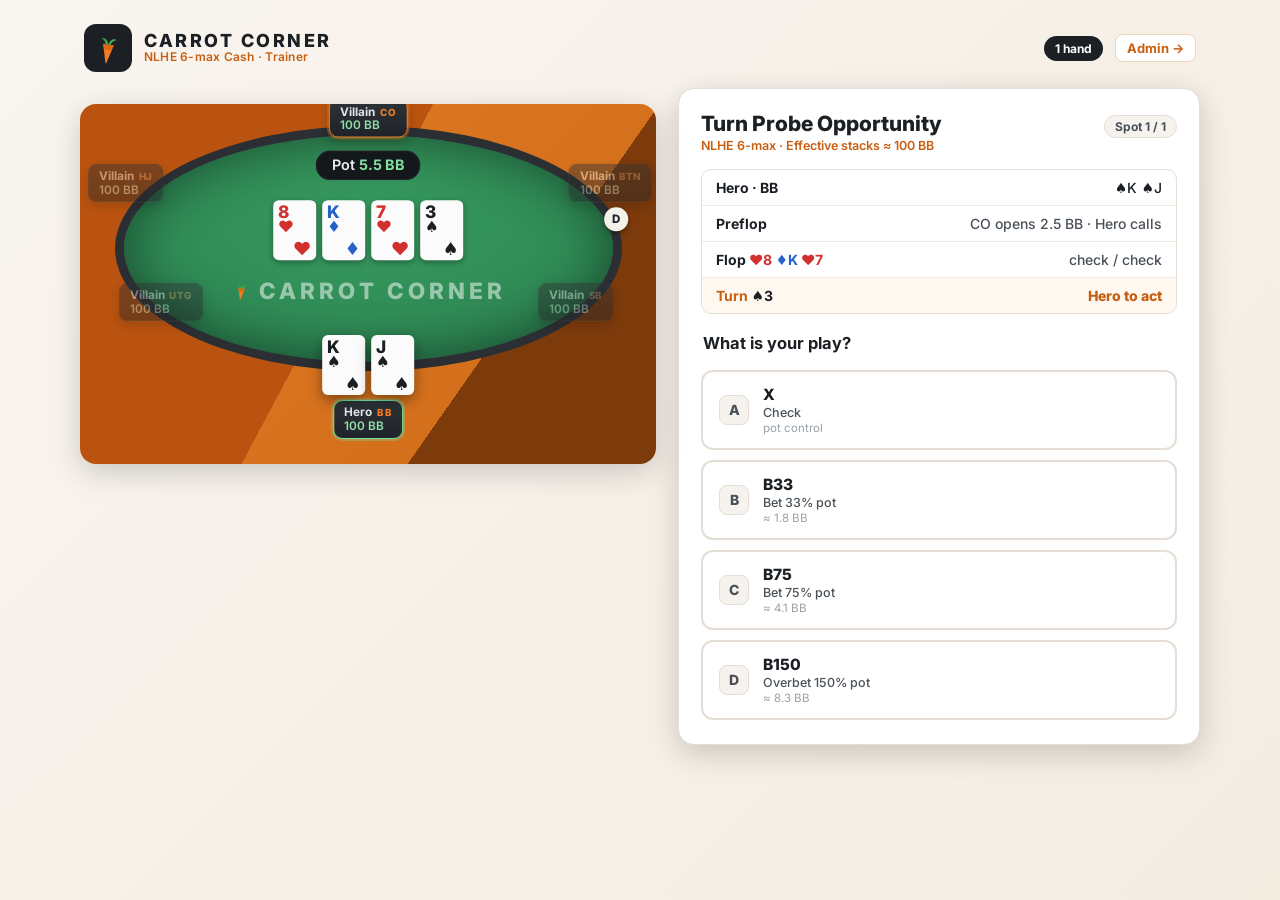
==== commit 6176bb19: "Adopt N1 table design in the trainer (real-client look) Replace the table with the N1 layout: pot ab" ====
--- a/index.html
+++ b/index.html
@@ -42,7 +42,6 @@
       <!-- The visual "spot" -->
       <section class="spot" aria-label="Poker spot">
         <div class="table" id="table"></div>
-        <div class="spot__caption" id="caption"></div>
       </section>
 
       <!-- The quiz -->
--- a/styles.css
+++ b/styles.css
@@ -431,6 +431,96 @@
 [hidden] { display: none !important; }
 
 /* ============================================================================
+ * Poker table — N1 design.
+ * Hero hand seated on the bottom rail; felt shows pot -> board -> CARROT CORNER.
+ * Sized in container units (cqw = 1% of the table width) so it scales with the
+ * table itself, identically at any window size / browser.
+ * ==========================================================================*/
+.nt.table {
+  position: relative;
+  aspect-ratio: 16 / 10;
+  background: none; box-shadow: none; overflow: visible; border-radius: 0;
+  container-type: inline-size;
+}
+.nt__frame {
+  position: absolute; inset: 0;
+  border-radius: var(--radius); overflow: hidden;
+  background:
+    linear-gradient(118deg, #b9530f 0%, #b9530f 46%, transparent 46%),
+    linear-gradient(305deg, #7d3a0b 0%, #7d3a0b 30%, transparent 30%),
+    linear-gradient(135deg, #e07c25 0%, #cf6a18 100%);
+  box-shadow: var(--shadow);
+}
+.nt__felt {
+  position: absolute; inset: 6% 6% 26% 6%;
+  border-radius: 50% / 50%;
+  background: radial-gradient(120% 130% at 50% 36%, #379a5f 0%, var(--felt) 42%, var(--felt-dark) 100%);
+  border: 9px solid #2b2f33;
+  box-shadow: inset 0 0 55px rgba(0,0,0,.45);
+}
+.nt__pot {
+  position: absolute; left: 50%; top: 17%; transform: translate(-50%, -50%);
+  background: #15181b; color: #e9eef0; font-weight: 600;
+  border: 1px solid rgba(255,255,255,.08); z-index: 3; white-space: nowrap;
+  font-size: 2.5cqw; padding: 0.9cqw 2.6cqw; border-radius: 99px;
+}
+.nt__pot b { color: #7fe0a0; font-weight: 700; }
+.nt__board {
+  position: absolute; left: 50%; top: 35%; transform: translate(-50%, -50%);
+  display: flex; gap: 1.1cqw; z-index: 2;
+}
+.nt__brand {
+  position: absolute; left: 0; right: 0; top: 48%;
+  display: flex; align-items: center; justify-content: center; gap: 1.4cqw;
+  color: rgba(255,255,255,.5); font-weight: 800; letter-spacing: .18em;
+  font-size: 3.9cqw; pointer-events: none; z-index: 1;
+}
+.nt__brand svg { width: 3.6cqw; height: 3.6cqw; flex: 0 0 auto; }
+.nt__seat { position: absolute; transform: translate(-50%, -50%); z-index: 2; }
+.nt__seat.topCenter   { left: 50%; top: 4%; }
+.nt__seat.topLeft     { left: 8%;  top: 22%; }
+.nt__seat.topRight    { left: 92%; top: 22%; }
+.nt__seat.bottomLeft  { left: 14%; top: 55%; }
+.nt__seat.bottomRight { left: 86%; top: 55%; }
+.nt__pod {
+  display: inline-flex; align-items: center; gap: 1.3cqw;
+  background: linear-gradient(#2d3237, #20242a);
+  border: 1px solid rgba(255,255,255,.08); border-radius: 1.6cqw;
+  padding: 0.9cqw 1.8cqw; box-shadow: 0 4px 10px rgba(0,0,0,.3); white-space: nowrap;
+}
+.nt__pinfo { display: flex; flex-direction: column; line-height: 1.12; text-align: left; }
+.nt__pname  { font-size: 2.05cqw; font-weight: 700; color: #dfe4e8; }
+.nt__ppos   { font-size: 1.7cqw; font-weight: 800; color: var(--carrot); margin-left: 0.8cqw; letter-spacing: .05em; }
+.nt__pstack { font-size: 2.05cqw; font-weight: 600; color: #8fe0aa; }
+.nt__seat.live .nt__pod   { border-color: var(--carrot); box-shadow: 0 0 0 2px rgba(244,124,32,.35), 0 4px 10px rgba(0,0,0,.3); }
+.nt__seat.folded .nt__pod { opacity: .45; filter: saturate(.4); }
+.nt__dealer {
+  position: absolute; left: 93%; top: 32%; transform: translate(-50%, -50%);
+  width: 4.1cqw; height: 4.1cqw; border-radius: 50%;
+  background: #f4f1ea; color: #20242a; font-size: 2cqw; font-weight: 800;
+  display: grid; place-items: center; box-shadow: 0 2px 5px rgba(0,0,0,.4); z-index: 3;
+}
+.nt__hero {
+  position: absolute; left: 50%; bottom: 7%; transform: translate(-50%, 0);
+  display: flex; flex-direction: column; align-items: center; gap: 0.9cqw; z-index: 4;
+}
+.nt__hero-cards { display: flex; gap: 1.1cqw; }
+.nt__hero-pod {
+  display: inline-flex; align-items: center; gap: 1.3cqw;
+  background: linear-gradient(#2d3237, #20242a);
+  border: 1px solid #6fe2a0; box-shadow: 0 0 0 2px rgba(111,226,160,.3);
+  border-radius: 1.6cqw; padding: 0.9cqw 1.8cqw; white-space: nowrap;
+}
+.nt__hero-pod .nt__ppos { color: var(--carrot); }
+.nt__hero-pod .nt__pstack { color: #8fe0aa; }
+/* cards sized to the table (board and hero are the same size) */
+.nt .card { width: 7.4cqw; border-radius: 1cqw; padding: 0.6cqw 0.8cqw; }
+.nt .card .r   { font-size: 3cqw; }
+.nt .card .s   { font-size: 2.7cqw; }
+.nt .card .pip { font-size: 3.1cqw; right: 0.8cqw; bottom: 0.4cqw; }
+.nt .nt__hero-cards .card { box-shadow: 0 5px 14px rgba(0,0,0,.4); }
+
+/* ============================================================================
  * Additions: header-right, suits key, navigation, empty state, admin
  * ==========================================================================*/
 
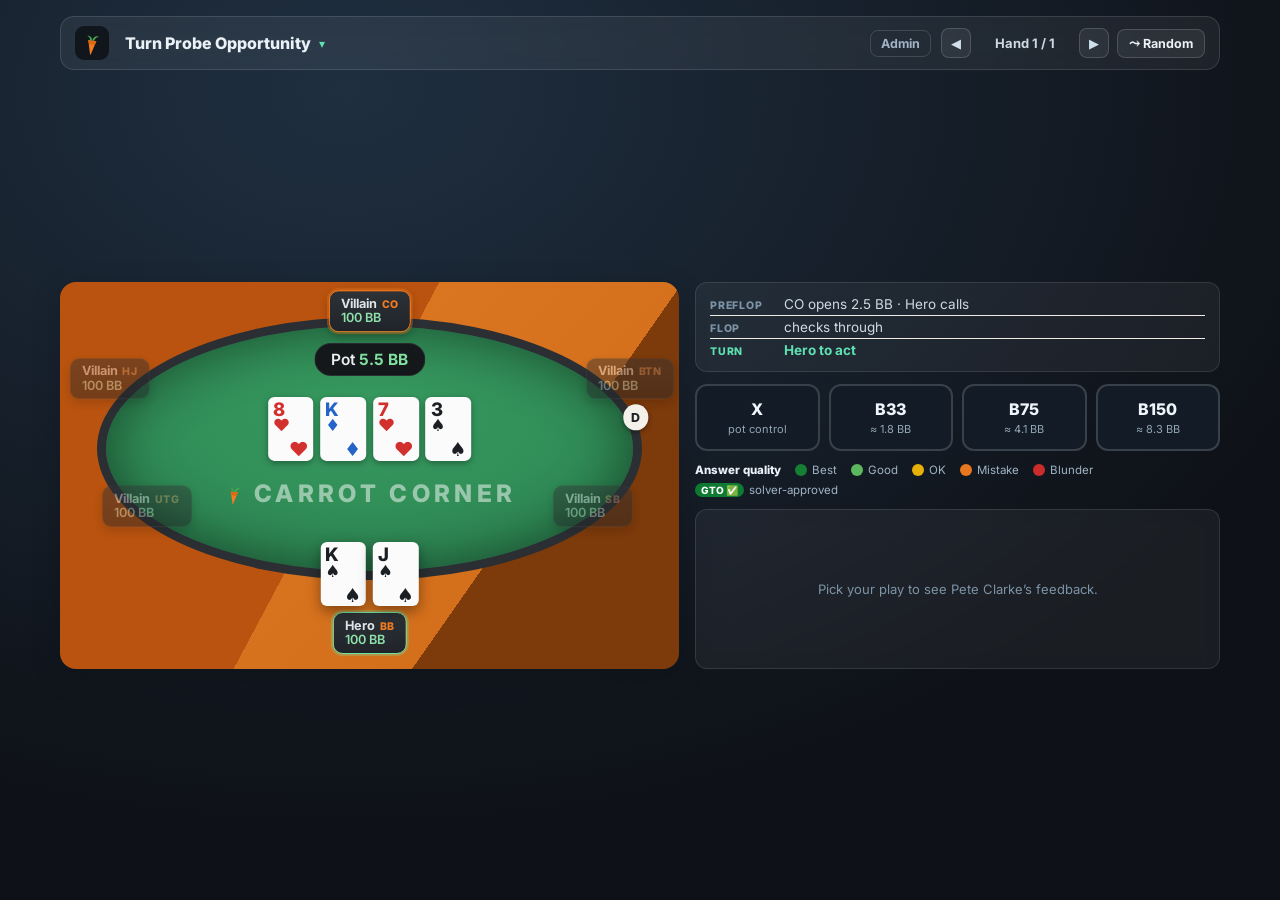
==== commit 9e820f65: "Implement Midnight Glass (C2) trainer layout New no-scroll trainer: banner (carrot + theme name + ha" ====
--- a/index.html
+++ b/index.html
@@ -9,77 +9,50 @@
   <link href="https://fonts.googleapis.com/css2?family=Inter:wght@400;500;600;700;800&display=swap" rel="stylesheet" />
   <link rel="stylesheet" href="styles.css" />
 </head>
-<body>
-  <div class="app">
-    <header class="brand">
-      <div class="brand__logo" aria-hidden="true">
-        <svg viewBox="0 0 64 64" width="34" height="34">
-          <g transform="rotate(8 32 32)">
-            <path d="M22 26 L42 26 L33 60 Q32 63 31 60 Z" fill="#F47C20"/>
-            <path d="M22 26 L42 26 L39 36 L25 36 Z" fill="#E2680F"/>
-            <path d="M32 26 C30 16 22 14 18 16 C24 18 26 22 26 26 Z" fill="#3FA34D"/>
-            <path d="M32 26 C34 14 42 12 47 15 C40 16 37 21 36 26 Z" fill="#4CAF50"/>
-          </g>
-        </svg>
+<body class="midnight">
+  <div class="tapp">
+    <header class="tbanner">
+      <div class="tbanner__brand">
+        <span class="tbanner__logo" aria-hidden="true">
+          <svg viewBox="0 0 64 64" width="26" height="26">
+            <g transform="rotate(8 32 32)">
+              <path d="M22 26 L42 26 L33 60 Q32 63 31 60 Z" fill="#F47C20"/>
+              <path d="M22 26 L42 26 L39 36 L25 36 Z" fill="#E2680F"/>
+              <path d="M32 26 C30 16 22 14 18 16 C24 18 26 22 26 26 Z" fill="#3FA34D"/>
+              <path d="M32 26 C34 14 42 12 47 15 C40 16 37 21 36 26 Z" fill="#4CAF50"/>
+            </g>
+          </svg>
+        </span>
+        <button class="tbanner__theme" id="themeBtn">
+          <span id="themeName">Turn Probe Opportunity</span>
+          <span class="tbanner__chev">▾</span>
+        </button>
+        <div class="tbanner__menu" id="themeMenu" hidden></div>
       </div>
-      <div class="brand__text">
-        <span class="brand__name">CARROT CORNER</span>
-        <span class="brand__tag">NLHE 6-max Cash · Trainer</span>
-      </div>
-      <div class="brand__right">
-        <span class="deck-count" id="deckCount" title="Hands in this deck">0 hands</span>
-        <a class="admin-link" href="admin.html">Admin →</a>
+      <div class="tbanner__nav">
+        <a class="tbanner__admin" href="admin.html">Admin</a>
+        <button class="tnavbtn" id="prevBtn" aria-label="Previous hand">◀</button>
+        <span class="tcount" id="handCount">—</span>
+        <button class="tnavbtn" id="nextBtn" aria-label="Next hand">▶</button>
+        <button class="tshuffle" id="randomBtn">⤳ Random</button>
       </div>
     </header>
 
-    <!-- Empty-deck state -->
-    <div class="empty" id="empty" hidden>
+    <div class="tempty" id="empty" hidden>
       <h2>No hands yet</h2>
-      <p>Head to the <a href="admin.html">Admin page</a> to generate and grade your first spot.</p>
+      <p>Head to the <a href="admin.html">Admin page</a> to add the first spot.</p>
     </div>
 
-    <main class="layout" id="layout">
-      <!-- The visual "spot" -->
-      <section class="spot" aria-label="Poker spot">
+    <main class="tmain" id="layout">
+      <div class="tgrid">
         <div class="table" id="table"></div>
-      </section>
-
-      <!-- The quiz -->
-      <section class="quiz">
-        <div class="quiz__head">
-          <h1 class="quiz__title" id="title"></h1>
-          <span class="quiz__progress" id="progress"></span>
+        <div class="tside">
+          <div class="trecap" id="recap"></div>
+          <div class="tanswers" id="answers"></div>
+          <div class="tlegend" id="legend"></div>
+          <div class="tcoach" id="coach"></div>
         </div>
-        <p class="quiz__stakes" id="stakes"></p>
-
-        <div class="streets" id="action"></div>
-
-        <p class="question" id="question"></p>
-
-        <div class="options" id="options"></div>
-
-        <div class="legend" id="legend" hidden>
-          <span class="legend__item"><i class="dot s-best"></i>Best</span>
-          <span class="legend__item"><i class="dot s-good"></i>Good</span>
-          <span class="legend__item"><i class="dot s-okay"></i>OK</span>
-          <span class="legend__item"><i class="dot s-mistake"></i>Mistake</span>
-          <span class="legend__item"><i class="dot s-horrible"></i>Blunder</span>
-          <span class="legend__item"><i class="gto-chip">GTO&nbsp;✅</i>In theory</span>
-        </div>
-
-        <div class="feedback" id="feedback" hidden>
-          <div class="feedback__author">
-            <span class="feedback__avatar">PC</span>
-            <span class="feedback__name" id="author"></span>
-            <span class="feedback__role">Coach feedback</span>
-          </div>
-          <p class="feedback__text" id="feedbackText"></p>
-          <div class="feedback__actions">
-            <button class="btn-ghost" id="retry">Try again</button>
-            <button class="btn-primary" id="next">Next hand →</button>
-          </div>
-        </div>
-      </section>
+      </div>
     </main>
   </div>
 
--- a/styles.css
+++ b/styles.css
@@ -452,36 +452,36 @@
   box-shadow: var(--shadow);
 }
 .nt__felt {
-  position: absolute; inset: 6% 6% 26% 6%;
+  position: absolute; inset: 9% 6% 23% 6%;
   border-radius: 50% / 50%;
   background: radial-gradient(120% 130% at 50% 36%, #379a5f 0%, var(--felt) 42%, var(--felt-dark) 100%);
   border: 9px solid #2b2f33;
   box-shadow: inset 0 0 55px rgba(0,0,0,.45);
 }
 .nt__pot {
-  position: absolute; left: 50%; top: 17%; transform: translate(-50%, -50%);
+  position: absolute; left: 50%; top: 20%; transform: translate(-50%, -50%);
   background: #15181b; color: #e9eef0; font-weight: 600;
   border: 1px solid rgba(255,255,255,.08); z-index: 3; white-space: nowrap;
   font-size: 2.5cqw; padding: 0.9cqw 2.6cqw; border-radius: 99px;
 }
 .nt__pot b { color: #7fe0a0; font-weight: 700; }
 .nt__board {
-  position: absolute; left: 50%; top: 35%; transform: translate(-50%, -50%);
+  position: absolute; left: 50%; top: 38%; transform: translate(-50%, -50%);
   display: flex; gap: 1.1cqw; z-index: 2;
 }
 .nt__brand {
-  position: absolute; left: 0; right: 0; top: 48%;
+  position: absolute; left: 0; right: 0; top: 51%;
   display: flex; align-items: center; justify-content: center; gap: 1.4cqw;
   color: rgba(255,255,255,.5); font-weight: 800; letter-spacing: .18em;
   font-size: 3.9cqw; pointer-events: none; z-index: 1;
 }
 .nt__brand svg { width: 3.6cqw; height: 3.6cqw; flex: 0 0 auto; }
 .nt__seat { position: absolute; transform: translate(-50%, -50%); z-index: 2; }
-.nt__seat.topCenter   { left: 50%; top: 4%; }
-.nt__seat.topLeft     { left: 8%;  top: 22%; }
-.nt__seat.topRight    { left: 92%; top: 22%; }
-.nt__seat.bottomLeft  { left: 14%; top: 55%; }
-.nt__seat.bottomRight { left: 86%; top: 55%; }
+.nt__seat.topCenter   { left: 50%; top: 7.5%; }
+.nt__seat.topLeft     { left: 8%;  top: 25%; }
+.nt__seat.topRight    { left: 92%; top: 25%; }
+.nt__seat.bottomLeft  { left: 14%; top: 58%; }
+.nt__seat.bottomRight { left: 86%; top: 58%; }
 .nt__pod {
   display: inline-flex; align-items: center; gap: 1.3cqw;
   background: linear-gradient(#2d3237, #20242a);
@@ -495,13 +495,13 @@
 .nt__seat.live .nt__pod   { border-color: var(--carrot); box-shadow: 0 0 0 2px rgba(244,124,32,.35), 0 4px 10px rgba(0,0,0,.3); }
 .nt__seat.folded .nt__pod { opacity: .45; filter: saturate(.4); }
 .nt__dealer {
-  position: absolute; left: 93%; top: 32%; transform: translate(-50%, -50%);
+  position: absolute; left: 93%; top: 35%; transform: translate(-50%, -50%);
   width: 4.1cqw; height: 4.1cqw; border-radius: 50%;
   background: #f4f1ea; color: #20242a; font-size: 2cqw; font-weight: 800;
   display: grid; place-items: center; box-shadow: 0 2px 5px rgba(0,0,0,.4); z-index: 3;
 }
 .nt__hero {
-  position: absolute; left: 50%; bottom: 7%; transform: translate(-50%, 0);
+  position: absolute; left: 50%; bottom: 4%; transform: translate(-50%, 0);
   display: flex; flex-direction: column; align-items: center; gap: 0.9cqw; z-index: 4;
 }
 .nt__hero-cards { display: flex; gap: 1.1cqw; }
@@ -519,6 +519,101 @@
 .nt .card .s   { font-size: 2.7cqw; }
 .nt .card .pip { font-size: 3.1cqw; right: 0.8cqw; bottom: 0.4cqw; }
 .nt .nt__hero-cards .card { box-shadow: 0 5px 14px rgba(0,0,0,.4); }
+
+/* ============================================================================
+ * TRAINER — Midnight Glass layout (scoped to body.midnight; admin stays light)
+ * ==========================================================================*/
+body.midnight {
+  background: radial-gradient(125% 125% at 27% 10%, #1f2f40 0%, #0e1117 66%);
+  color: #eaf2f8;
+}
+.tapp {
+  max-width: 1200px; margin: 0 auto; height: 100vh;
+  display: flex; flex-direction: column; padding: 16px 20px 20px; box-sizing: border-box;
+}
+
+/* banner */
+.tbanner {
+  flex: 0 0 auto;
+  display: flex; align-items: center; justify-content: space-between; gap: 12px;
+  background: rgba(255,255,255,.06); border: 1px solid rgba(255,255,255,.12);
+  border-radius: 14px; padding: 9px 14px;
+  -webkit-backdrop-filter: blur(9px); backdrop-filter: blur(9px);
+}
+.tbanner__brand { display: flex; align-items: center; gap: 10px; }
+.tbanner__logo { display: grid; place-items: center; width: 34px; height: 34px; background: #11161d; border-radius: 9px; }
+.tbanner__theme { display: inline-flex; align-items: center; gap: 8px; font: inherit; font-weight: 800; font-size: 16px; color: #eaf2f8; background: none; border: none; cursor: pointer; }
+.tbanner__chev { color: #5fe0b0; font-size: 12px; }
+.tbanner__nav { display: flex; align-items: center; gap: 8px; }
+.tbanner__admin { font-size: 12.5px; font-weight: 700; color: #9fb3c4; text-decoration: none; border: 1px solid rgba(255,255,255,.14); border-radius: 8px; padding: 5px 10px; margin-right: 2px; }
+.tbanner__admin:hover { color: #eaf2f8; border-color: #5fe0b0; }
+.tnavbtn { width: 30px; height: 30px; border-radius: 8px; border: 1px solid rgba(255,255,255,.16); background: rgba(255,255,255,.06); color: #cfe0ec; cursor: pointer; font-size: 13px; }
+.tnavbtn:hover { border-color: #5fe0b0; color: #eaf2f8; }
+.tcount { font-size: 13px; font-weight: 700; color: #cdd9e3; min-width: 92px; text-align: center; }
+.tshuffle { font: inherit; font-size: 12.5px; font-weight: 700; color: #eaf2f8; background: rgba(255,255,255,.06); border: 1px solid rgba(255,255,255,.16); border-radius: 8px; padding: 6px 11px; cursor: pointer; }
+.tshuffle:hover { border-color: #5fe0b0; }
+
+/* main / grid */
+.tmain { flex: 1 1 auto; min-height: 0; display: flex; align-items: center; justify-content: center; padding: 14px 0; }
+.tgrid { width: 100%; display: grid; grid-template-columns: 1.18fr 1fr; gap: 16px; align-items: stretch; }
+.tgrid .table { align-self: start; width: 100%; }
+.tside { display: flex; flex-direction: column; gap: 12px; min-height: 0; }
+
+/* per-street recap */
+.trecap { background: rgba(255,255,255,.05); border: 1px solid rgba(255,255,255,.10); border-radius: 12px; padding: 10px 14px; }
+.street { display: grid; grid-template-columns: 62px 1fr; align-items: baseline; gap: 12px; padding: 3px 0; }
+.street__name { font-size: 10.5px; font-weight: 800; letter-spacing: .07em; text-transform: uppercase; color: #7d93a6; }
+.street__act { font-size: 13.5px; color: #cdd9e3; }
+.street--live .street__name { color: #5fe0b0; }
+.street--live .street__act { font-weight: 700; color: #5fe0b0; }
+
+/* answers — outline + glow, no A/B/C/D */
+.tanswers { display: grid; grid-template-columns: repeat(4, 1fr); gap: 9px; }
+.ans { position: relative; display: flex; flex-direction: column; align-items: center; gap: 3px;
+  padding: 13px 8px; border: 2px solid rgba(255,255,255,.16); border-radius: 12px;
+  background: #121b26; cursor: pointer; font: inherit; min-width: 0; }
+.ans:hover:not(:disabled) { border-color: #5fe0b0; }
+.ans__code { font-weight: 800; font-size: 16px; color: #eef5fb; white-space: nowrap; }
+.ans__sub { font-size: 11px; color: #92a6b6; white-space: nowrap; }
+.ans__gto { position: absolute; top: -9px; left: 50%; transform: translateX(-50%); background: #0f7a31; color: #fff;
+  font-size: 9.5px; font-weight: 800; padding: 1px 7px; border-radius: 999px; opacity: 0; white-space: nowrap; }
+.ans__gto.show { opacity: 1; }
+.ans__pick { position: absolute; top: 5px; right: 5px; width: 16px; height: 16px; border-radius: 50%;
+  background: #eef5fb; color: #0f1620; font-size: 9px; font-weight: 800; display: grid; place-items: center; opacity: 0; }
+.ans.picked .ans__pick { opacity: 1; }
+.ans.picked { outline: 2px solid rgba(255,255,255,.72); outline-offset: 2px; }
+.tanswers.answered .ans { cursor: default; }
+.ans.score-best     { border-color: #34d27f; box-shadow: 0 0 0 1px #34d27f, 0 0 16px rgba(52,210,127,.40); }
+.ans.score-good     { border-color: #5cd594; box-shadow: 0 0 0 1px #5cd594, 0 0 14px rgba(92,213,148,.32); }
+.ans.score-okay     { border-color: #ecc23a; box-shadow: 0 0 0 1px #ecc23a, 0 0 14px rgba(236,194,58,.30); }
+.ans.score-mistake  { border-color: #ef8a3c; box-shadow: 0 0 0 1px #ef8a3c, 0 0 14px rgba(239,138,60,.30); }
+.ans.score-horrible { border-color: #e85d5d; box-shadow: 0 0 0 1px #e85d5d, 0 0 14px rgba(232,93,93,.30); }
+.ans.score-best .ans__code     { color: #7ff0b4; }
+.ans.score-good .ans__code     { color: #a9eecb; }
+.ans.score-okay .ans__code     { color: #ffe49f; }
+.ans.score-mistake .ans__code  { color: #ffc999; }
+.ans.score-horrible .ans__code { color: #ffb0b0; }
+
+/* legend */
+.tlegend { display: flex; flex-wrap: wrap; align-items: center; gap: 6px 14px; font-size: 11.5px; color: #9fb3c4; }
+.legtitle { font-weight: 800; color: #eaf2f8; }
+.leg { display: inline-flex; align-items: center; gap: 5px; }
+
+/* coach */
+.tcoach { flex: 1 1 auto; min-height: 0; overflow: hidden;
+  background: rgba(255,255,255,.05); border: 1px solid rgba(255,255,255,.11); border-radius: 12px;
+  padding: 13px 16px; -webkit-backdrop-filter: blur(8px); backdrop-filter: blur(8px); }
+.tcoach--idle { display: flex; align-items: center; justify-content: center; }
+.tcoach__hint { color: #7d93a6; font-size: 13px; }
+.tcoach__head { display: flex; align-items: center; gap: 9px; margin-bottom: 8px; }
+.tcoach__name { font-weight: 800; font-size: 14.5px; color: #eaf2f8; }
+.tcoach__role { font-size: 11px; font-weight: 700; letter-spacing: .03em; text-transform: uppercase; color: #5fe0b0; }
+.tcoach__text { margin: 0; font-size: 13.5px; line-height: 1.55; color: #c9d8e4; }
+.tcoach__actions { display: flex; gap: 10px; margin-top: 12px; }
+
+/* empty state (dark) */
+.tempty { flex: 1; display: flex; flex-direction: column; align-items: center; justify-content: center; color: #cdd9e3; text-align: center; }
+.tempty a { color: #5fe0b0; font-weight: 700; }
 
 /* ============================================================================
  * Additions: header-right, suits key, navigation, empty state, admin
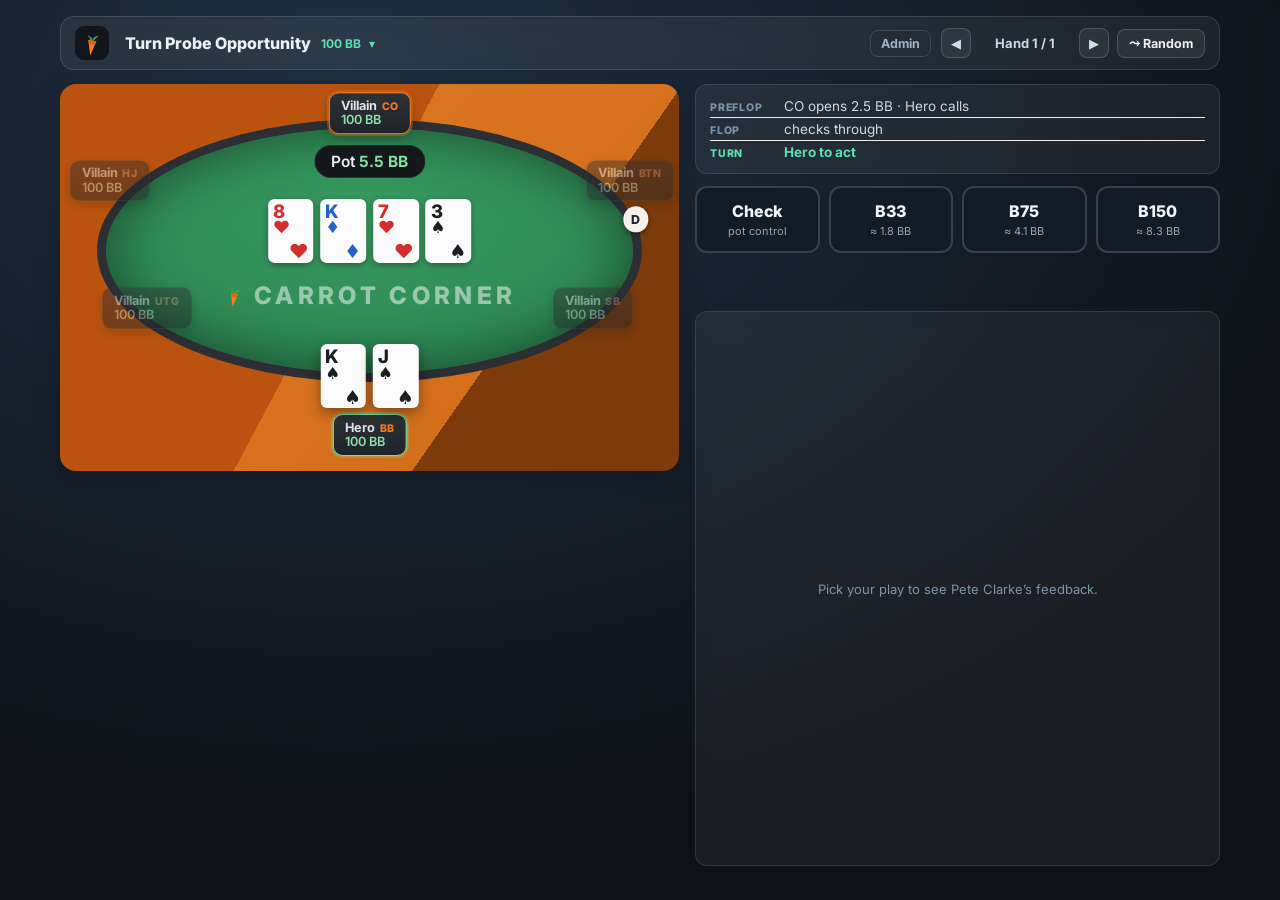
==== commit 1407be3f: "Trainer: scenario model + theme switcher Move data to scenarios.json (scenarios each holding hands +" ====
--- a/index.html
+++ b/index.html
@@ -25,6 +25,7 @@
         </span>
         <button class="tbanner__theme" id="themeBtn">
           <span id="themeName">Turn Probe Opportunity</span>
+          <span class="tbanner__meta" id="themeMeta"></span>
           <span class="tbanner__chev">▾</span>
         </button>
         <div class="tbanner__menu" id="themeMenu" hidden></div>
--- a/styles.css
+++ b/styles.css
@@ -540,7 +540,21 @@
   border-radius: 14px; padding: 9px 14px;
   -webkit-backdrop-filter: blur(9px); backdrop-filter: blur(9px);
 }
-.tbanner__brand { display: flex; align-items: center; gap: 10px; }
+.tbanner__brand { display: flex; align-items: center; gap: 10px; position: relative; }
+.tbanner__meta { font-size: 12px; font-weight: 700; color: #5fe0b0; margin-left: 2px; }
+.tbanner__menu {
+  position: absolute; top: calc(100% + 8px); left: 44px; z-index: 20; min-width: 240px;
+  background: #161d26; border: 1px solid rgba(255,255,255,.14); border-radius: 12px;
+  padding: 6px; box-shadow: 0 12px 34px rgba(0,0,0,.5);
+}
+.tmenu__item {
+  display: flex; align-items: center; justify-content: space-between; gap: 10px; width: 100%;
+  background: none; border: none; cursor: pointer; font: inherit; color: #dbe6ef;
+  font-weight: 700; font-size: 13.5px; text-align: left; padding: 9px 11px; border-radius: 8px;
+}
+.tmenu__item:hover { background: rgba(255,255,255,.07); }
+.tmenu__item.active { color: #5fe0b0; }
+.tmenu__count { font-size: 11px; font-weight: 700; color: #8095a6; background: rgba(255,255,255,.06); border-radius: 999px; padding: 2px 8px; }
 .tbanner__logo { display: grid; place-items: center; width: 34px; height: 34px; background: #11161d; border-radius: 9px; }
 .tbanner__theme { display: inline-flex; align-items: center; gap: 8px; font: inherit; font-weight: 800; font-size: 16px; color: #eaf2f8; background: none; border: none; cursor: pointer; }
 .tbanner__chev { color: #5fe0b0; font-size: 12px; }
@@ -554,8 +568,9 @@
 .tshuffle:hover { border-color: #5fe0b0; }
 
 /* main / grid */
-.tmain { flex: 1 1 auto; min-height: 0; display: flex; align-items: center; justify-content: center; padding: 14px 0; }
-.tgrid { width: 100%; display: grid; grid-template-columns: 1.18fr 1fr; gap: 16px; align-items: stretch; }
+/* grid fills the available height, so revealing feedback never resizes/moves it */
+.tmain { flex: 1 1 auto; min-height: 0; display: flex; padding: 14px 0; }
+.tgrid { flex: 1 1 auto; width: 100%; display: grid; grid-template-columns: 1.18fr 1fr; gap: 16px; align-items: stretch; min-height: 0; }
 .tgrid .table { align-self: start; width: 100%; }
 .tside { display: flex; flex-direction: column; gap: 12px; min-height: 0; }
 
@@ -594,13 +609,15 @@
 .ans.score-mistake .ans__code  { color: #ffc999; }
 .ans.score-horrible .ans__code { color: #ffb0b0; }
 
-/* legend */
-.tlegend { display: flex; flex-wrap: wrap; align-items: center; gap: 6px 14px; font-size: 11.5px; color: #9fb3c4; }
+/* legend — space reserved; fades in after answering so nothing shifts */
+.tlegend { display: flex; flex-wrap: wrap; align-items: center; gap: 6px 14px; font-size: 11.5px; color: #9fb3c4;
+  visibility: hidden; opacity: 0; transition: opacity .18s ease; }
+.tlegend.show { visibility: visible; opacity: 1; }
 .legtitle { font-weight: 800; color: #eaf2f8; }
 .leg { display: inline-flex; align-items: center; gap: 5px; }
 
 /* coach */
-.tcoach { flex: 1 1 auto; min-height: 0; overflow: hidden;
+.tcoach { flex: 1 1 auto; min-height: 0; overflow: auto;
   background: rgba(255,255,255,.05); border: 1px solid rgba(255,255,255,.11); border-radius: 12px;
   padding: 13px 16px; -webkit-backdrop-filter: blur(8px); backdrop-filter: blur(8px); }
 .tcoach--idle { display: flex; align-items: center; justify-content: center; }
